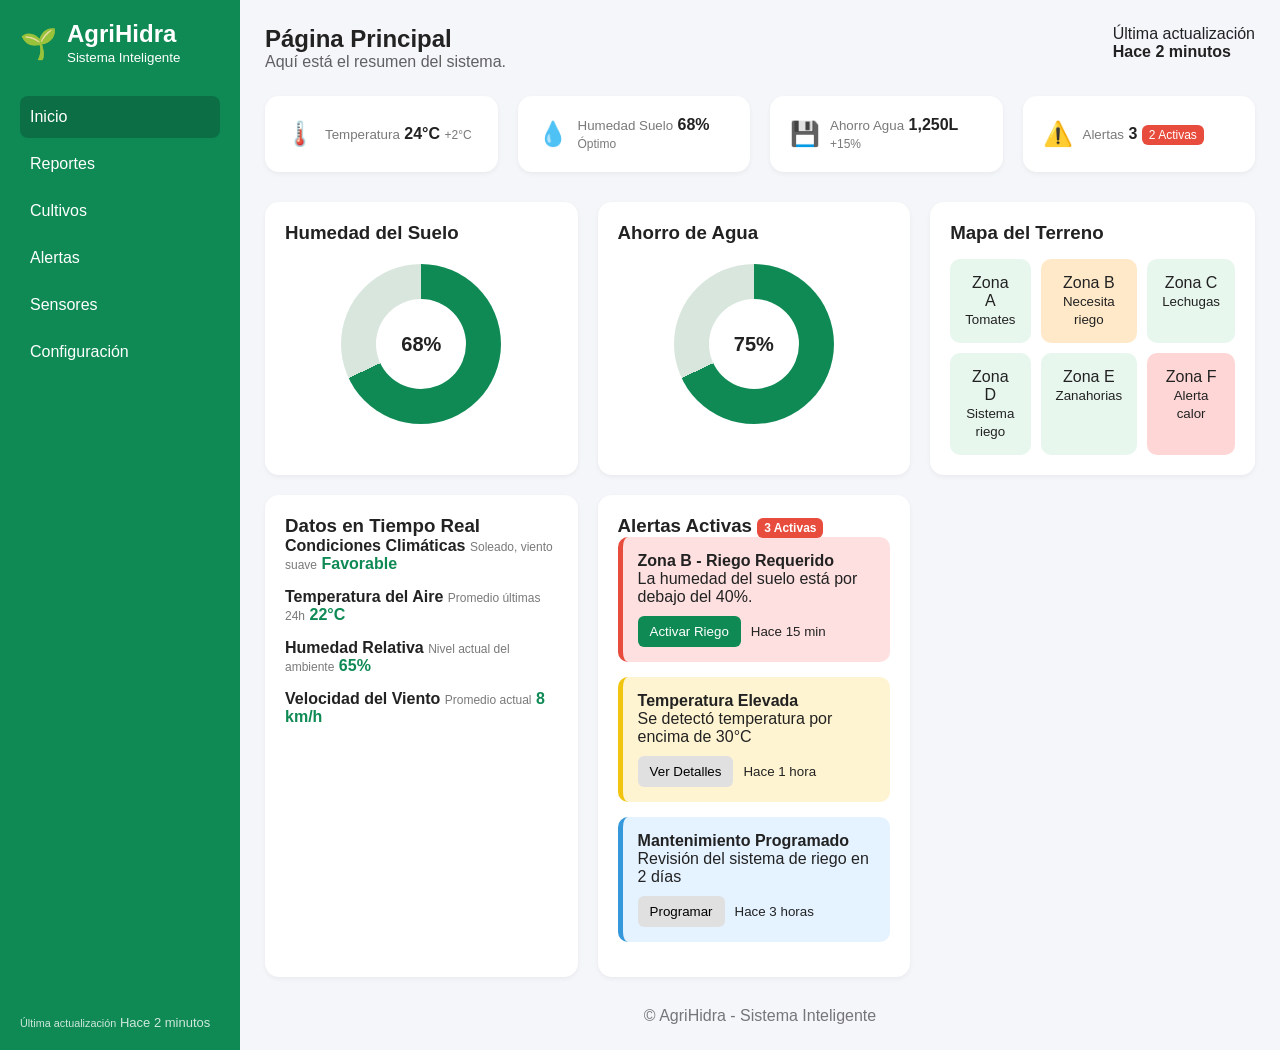
==== index.html @ ccdd37d1 "Initial commit" ====
<!DOCTYPE html>
<html lang="es">
  <head>
    <meta charset="utf-8" />
    <meta name="viewport" content="width=device-width, initial-scale=1" />
    <title>AgriHidra - Dashboard</title>
    <!-- Archivo CSS externo: styles.css -->
    <link rel="stylesheet" href="styles.css" />
  </head>
  <body>
    <div class="app">
      <!-- SIDEBAR -->
      <aside class="sidebar">
        <div class="brand">
          <div class="logo">🌱</div>
          <div class="brand-text">
            <h1>AgriHidra</h1>
            <small>Sistema Inteligente</small>
          </div>
        </div>

        <nav class="nav">
          <ul>
            <li class="active">Inicio</li>
            <li>Reportes</li>
            <li>Cultivos</li>
            <li>Alertas</li>
            <li>Sensores</li>
            <li>Configuración</li>
          </ul>
        </nav>

        <div class="sidebar-footer">
          <small>Última actualización</small>
          <span>Hace 2 minutos</span>
        </div>
      </aside>

      <!-- CONTENIDO PRINCIPAL -->
      <main class="main">
        <header class="header">
          <div class="header-left">
            <h2>Página Principal</h2>
            <p>Aquí está el resumen del sistema.</p>
          </div>
          <div class="header-right">
            <div class="last-update">
              Última actualización<br /><strong>Hace 2 minutos</strong>
            </div>
          </div>
        </header>

        <!-- TARJETAS DE ESTADO -->
        <section class="stats">
          <article class="card stat">
            <div class="stat-icon">🌡️</div>
            <div class="stat-body">
              <small>Temperatura</small>
              <strong>24°C</strong>
              <span class="muted">+2°C</span>
            </div>
          </article>

          <article class="card stat">
            <div class="stat-icon">💧</div>
            <div class="stat-body">
              <small>Humedad Suelo</small>
              <strong>68%</strong>
              <span class="muted">Óptimo</span>
            </div>
          </article>

          <article class="card stat">
            <div class="stat-icon">💾</div>
            <div class="stat-body">
              <small>Ahorro Agua</small>
              <strong>1,250L</strong>
              <span class="muted">+15%</span>
            </div>
          </article>

          <article class="card stat">
            <div class="stat-icon">⚠️</div>
            <div class="stat-body">
              <small>Alertas</small>
              <strong>3</strong>
              <span class="badge red">2 Activas</span>
            </div>
          </article>
        </section>

        <!-- GRID PRINCIPAL: gráficos y mapa -->
        <section class="dashboard-grid">
          <div class="card chart humidity">
            <h3>Humedad del Suelo</h3>
            <div class="donut" aria-hidden="true">
              <!-- Lugar para SVG o canvas que hará el gráfico con CSS/JS si se desea -->
              <div class="donut-center">68%</div>
            </div>
          </div>

          <div class="card chart water-saved">
            <h3>Ahorro de Agua</h3>
            <div class="donut">
              <div class="donut-center">75%</div>
            </div>
          </div>

          <div class="card map">
            <h3>Mapa del Terreno</h3>
            <div class="map-grid">
              <div class="zone">Zona A<br /><small>Tomates</small></div>
              <div class="zone warning">
                Zona B<br /><small>Necesita riego</small>
              </div>
              <div class="zone">Zona C<br /><small>Lechugas</small></div>
              <div class="zone">Zona D<br /><small>Sistema riego</small></div>
              <div class="zone">Zona E<br /><small>Zanahorias</small></div>
              <div class="zone alert">
                Zona F<br /><small>Alerta calor</small>
              </div>
            </div>
          </div>

          <div class="card realtime">
            <h3>Datos en Tiempo Real</h3>
            <ul class="realtime-list">
              <li>
                <strong>Condiciones Climáticas</strong>
                <span class="muted">Soleado, viento suave</span>
                <span class="status positive">Favorable</span>
              </li>
              <li>
                <strong>Temperatura del Aire</strong>
                <span class="muted">Promedio últimas 24h</span>
                <span class="value">22°C</span>
              </li>
              <li>
                <strong>Humedad Relativa</strong>
                <span class="muted">Nivel actual del ambiente</span>
                <span class="value">65%</span>
              </li>
              <li>
                <strong>Velocidad del Viento</strong>
                <span class="muted">Promedio actual</span>
                <span class="value">8 km/h</span>
              </li>
            </ul>
          </div>

          <div class="card alerts">
            <h3>
              Alertas Activas <span class="badge red small">3 Activas</span>
            </h3>

            <div class="alert-item danger">
              <h4>Zona B - Riego Requerido</h4>
              <p>La humedad del suelo está por debajo del 40%.</p>
              <div class="alert-actions">
                <button class="btn primary">Activar Riego</button>
                <small>Hace 15 min</small>
              </div>
            </div>

            <div class="alert-item warning">
              <h4>Temperatura Elevada</h4>
              <p>Se detectó temperatura por encima de 30°C</p>
              <div class="alert-actions">
                <button class="btn">Ver Detalles</button>
                <small>Hace 1 hora</small>
              </div>
            </div>

            <div class="alert-item info">
              <h4>Mantenimiento Programado</h4>
              <p>Revisión del sistema de riego en 2 días</p>
              <div class="alert-actions">
                <button class="btn">Programar</button>
                <small>Hace 3 horas</small>
              </div>
            </div>
          </div>
        </section>

        <footer class="footer">
          <p>© AgriHidra - Sistema Inteligente</p>
        </footer>
      </main>
    </div>

    <!-- Si deseas, en el CSS puedes colocar estilos para .donut para simular los gráficos -->
  </body>
</html>
---- styles.css ----
/* ========ESTILOS BASE========= */
* {
  margin: 0;
  padding: 0;
  box-sizing: border-box;
  font-family: "Inter", sans-serif;
}

body {
  background: #f5f6fa;
  color: #222;
}

.app {
  display: flex;
  min-height: 100vh;
}

/* =========SIDEBAR========= */
.sidebar {
  width: 240px;
  background: #0f8a55;
  color: white;
  display: flex;
  flex-direction: column;
  padding: 20px;
}

.brand {
  display: flex;
  align-items: center;
  margin-bottom: 30px;
}

.logo {
  font-size: 30px;
  margin-right: 10px;
}

.nav ul {
  list-style: none;
}

.nav li {
  padding: 12px 10px;
  border-radius: 8px;
  cursor: pointer;
  margin-bottom: 5px;
  transition: background 0.2s;
}

.nav li:hover,
.nav .active {
  background: #0c6e44;
}

.sidebar-footer {
  margin-top: auto;
  font-size: 13px;
  opacity: 0.8;
}

/* ==========MAIN========== */
.main {
  flex: 1;
  padding: 25px;
}

.header {
  display: flex;
  justify-content: space-between;
  margin-bottom: 25px;
}

.header p {
  opacity: 0.7;
}

/* ========STAT CARDS======== */
.stats {
  display: grid;
  grid-template-columns: repeat(4, 1fr);
  gap: 20px;
  margin-bottom: 30px;
}

.card {
  background: white;
  padding: 20px;
  border-radius: 14px;
  box-shadow: 0 2px 5px rgba(0, 0, 0, 0.05);
}

.stat {
  display: flex;
  align-items: center;
  gap: 10px;
}

.stat-icon {
  font-size: 24px;
}

.stat-body small {
  opacity: 0.6;
}

.muted {
  font-size: 12px;
  opacity: 0.6;
}

.badge {
  padding: 3px 7px;
  border-radius: 6px;
  font-size: 12px;
  color: white;
}

.badge.red {
  background: #e74c3c;
}

/* ========GRID PRINCIPAL=========== */
.dashboard-grid {
  display: grid;
  grid-template-columns: repeat(3, 1fr);
  grid-template-rows: auto auto;
  gap: 20px;
}

.chart .donut {
  width: 160px;
  height: 160px;
  border-radius: 50%;
  margin: 20px auto;
  background: conic-gradient(#0f8a55 0% 68%, #d8e6dd 68% 100%);
  display: flex;
  align-items: center;
  justify-content: center;
  position: relative;
}

.donut-center {
  background: white;
  width: 90px;
  height: 90px;
  border-radius: 50%;
  display: flex;
  align-items: center;
  justify-content: center;
  font-size: 20px;
  font-weight: bold;
}

/* =========MAPA======== */
.map-grid {
  display: grid;
  grid-template-columns: repeat(3, 1fr);
  gap: 10px;
  margin-top: 15px;
}

.zone {
  padding: 15px;
  background: #e8f7ee;
  border-radius: 10px;
  text-align: center;
}

.zone.warning {
  background: #ffe9c9;
}

.zone.alert {
  background: #ffd6d6;
}

/* =========DATOS EN TIEMPO REAL========= */
.realtime-list {
  list-style: none;
}

.realtime-list li {
  margin-bottom: 15px;
}

.status.positive {
  color: #0f8a55;
  font-weight: bold;
}

.value {
  font-weight: bold;
  color: #0f8a55;
}

/* ==========ALERTAS========== */
.alerts .alert-item {
  padding: 15px;
  border-radius: 10px;
  margin-bottom: 15px;
}

.alert-item.danger {
  background: #ffe0e0;
  border-left: 5px solid #e74c3c;
}

.alert-item.warning {
  background: #fff4d1;
  border-left: 5px solid #f1c40f;
}

.alert-item.info {
  background: #e5f2ff;
  border-left: 5px solid #3498db;
}

.alert-actions {
  margin-top: 10px;
  display: flex;
  gap: 10px;
  align-items: center;
}

.btn {
  padding: 8px 12px;
  background: #e0e0e0;
  border: none;
  border-radius: 6px;
  cursor: pointer;
}

.btn.primary {
  background: #0f8a55;
  color: white;
}

/* ===========FOOTER============ */
.footer {
  text-align: center;
  margin-top: 30px;
  opacity: 0.6;
}
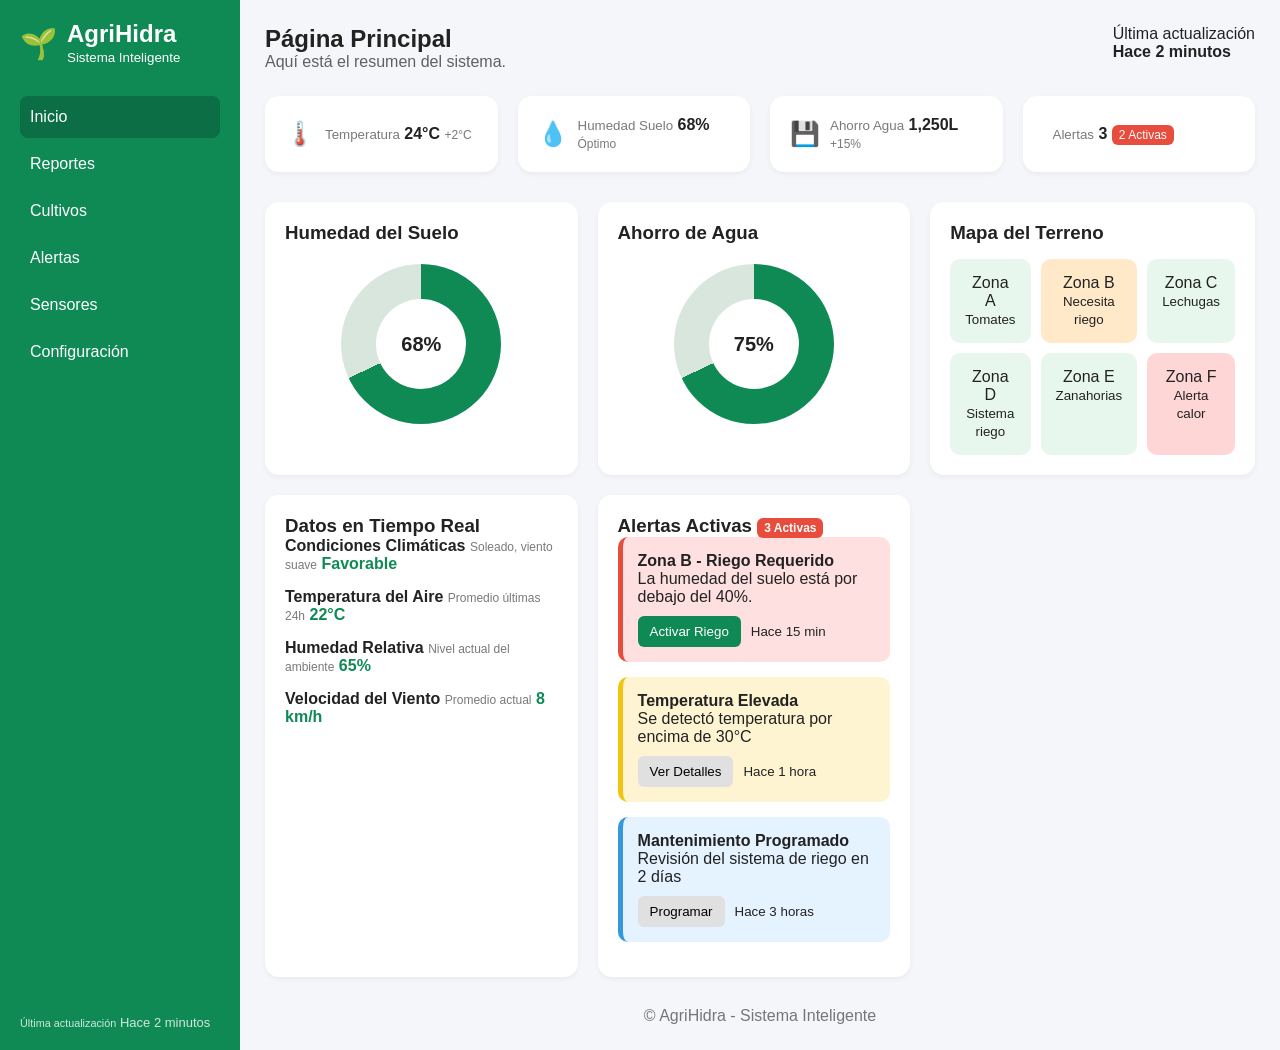
==== commit 0ae11b67: "Update index.html" ====
--- a/index.html
+++ b/index.html
@@ -80,7 +80,7 @@
           </article>
 
           <article class="card stat">
-            <div class="stat-icon">⚠️</div>
+            <div class="stat-icon"></div>
             <div class="stat-body">
               <small>Alertas</small>
               <strong>3</strong>
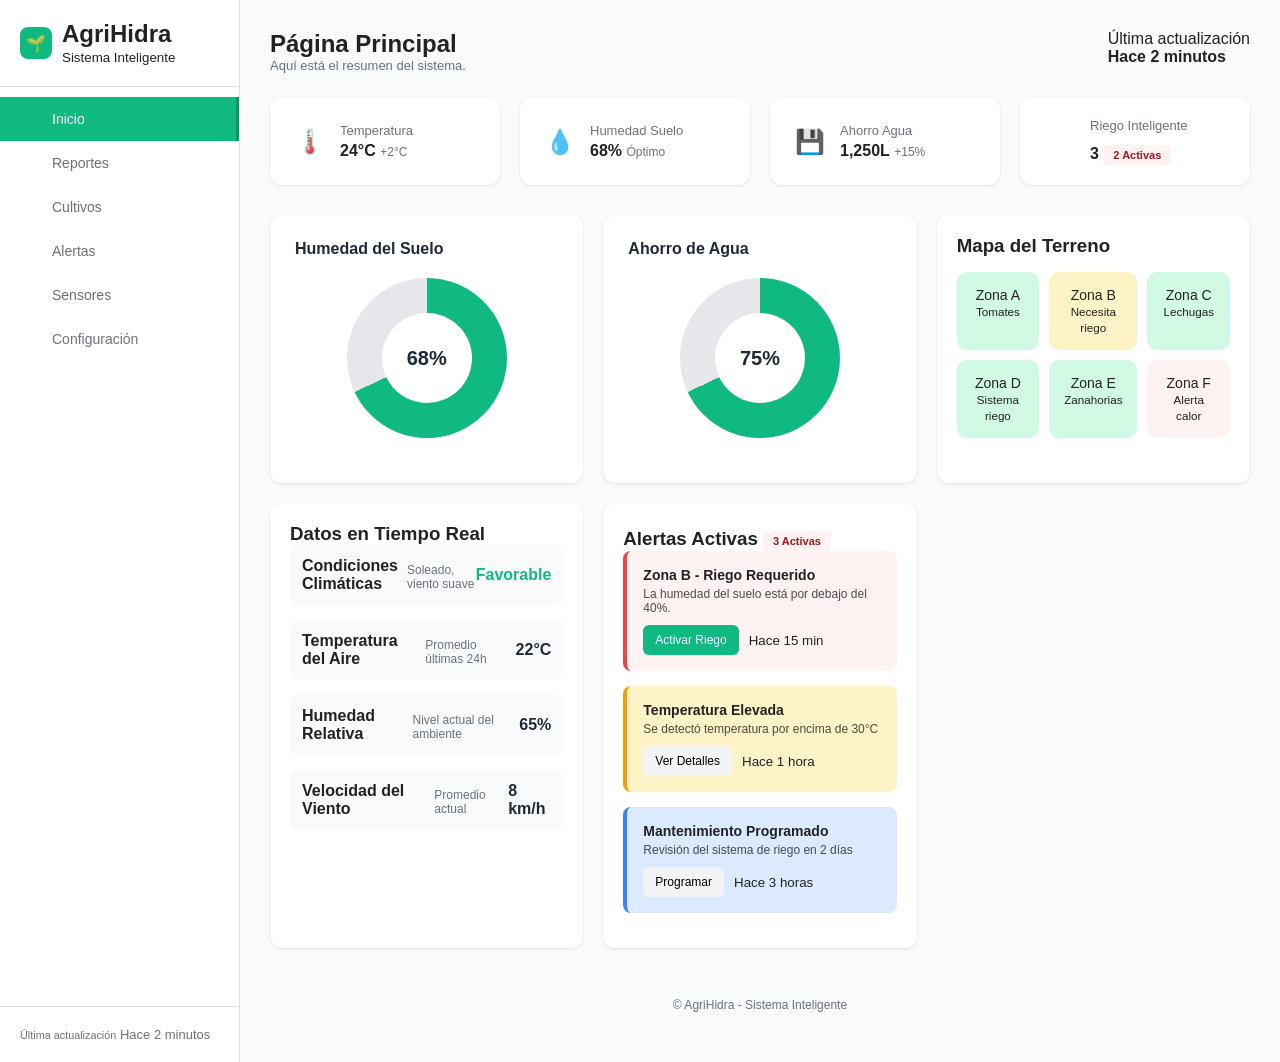
==== commit 9d712d6b: "Update index.html" ====
--- a/index.html
+++ b/index.html
@@ -21,15 +21,14 @@
 
         <nav class="nav">
           <ul>
-            <li class="active">Inicio</li>
-            <li>Reportes</li>
-            <li>Cultivos</li>
-            <li>Alertas</li>
-            <li>Sensores</li>
-            <li>Configuración</li>
+            <li class="menu-item active" data-page="inicio">Inicio</li>
+            <li class="menu-item" data-page="reportes">Reportes</li>
+            <li class="menu-item" data-page="cultivos">Cultivos</li>
+            <li class="menu-item" data-page="alertas">Alertas</li>
+            <li class="menu-item" data-page="sensores">Sensores</li>
+            <li class="menu-item" data-page="configuracion">Configuración</li>
           </ul>
         </nav>
-
         <div class="sidebar-footer">
           <small>Última actualización</small>
           <span>Hace 2 minutos</span>
@@ -82,19 +81,16 @@
           <article class="card stat">
             <div class="stat-icon"></div>
             <div class="stat-body">
-              <small>Alertas</small>
+              <small>Riego Inteligente</small>
               <strong>3</strong>
               <span class="badge red">2 Activas</span>
             </div>
           </article>
         </section>
-
-        <!-- GRID PRINCIPAL: gráficos y mapa -->
         <section class="dashboard-grid">
           <div class="card chart humidity">
             <h3>Humedad del Suelo</h3>
             <div class="donut" aria-hidden="true">
-              <!-- Lugar para SVG o canvas que hará el gráfico con CSS/JS si se desea -->
               <div class="donut-center">68%</div>
             </div>
           </div>
@@ -187,7 +183,31 @@
         </footer>
       </main>
     </div>
-
-    <!-- Si deseas, en el CSS puedes colocar estilos para .donut para simular los gráficos -->
+    <script>
+      // Configuración de páginas
+      const pages = {
+        inicio: "index.html",
+        reportes: "pagina2.html",
+        cultivos: "pagina3.html",
+        alertas: "pagina4.html",
+        sensores: "pagina5.html",
+        configuracion: "pagina7.html",
+      };
+
+      // Navegación
+      document.addEventListener("DOMContentLoaded", function () {
+        const menuItems = document.querySelectorAll(".menu-item[data-page]");
+
+        menuItems.forEach((item) => {
+          item.style.cursor = "pointer";
+          item.addEventListener("click", function () {
+            const page = this.getAttribute("data-page");
+            if (pages[page]) {
+              window.location.href = pages[page];
+            }
+          });
+        });
+      });
+    </script>
   </body>
 </html>
--- a/styles.css
+++ b/styles.css
@@ -3,11 +3,11 @@
   margin: 0;
   padding: 0;
   box-sizing: border-box;
-  font-family: "Inter", sans-serif;
+  font-family: -apple-system, BlinkMacSystemFont, 'Segoe UI', Roboto, Oxygen, Ubuntu, Cantarell, sans-serif;
 }
 
 body {
-  background: #f5f6fa;
+  background: #f9fafb;
   color: #222;
 }
 
@@ -19,22 +19,48 @@
 /* =========SIDEBAR========= */
 .sidebar {
   width: 240px;
-  background: #0f8a55;
+  background: white;
+  border-right: 1px solid #e0e0e0;
+  display: flex;
+  flex-direction: column;
+}
+
+.brand {
+  padding: 20px;
+  display: flex;
+  align-items: center;
+  gap: 10px;
+  border-bottom: 1px solid #e0e0e0;
+}
+
+.logo {
+  width: 32px;
+  height: 32px;
+  background: #10b981;
+  border-radius: 8px;
+  display: flex;
+  align-items: center;
+  justify-content: center;
   color: white;
-  display: flex;
-  flex-direction: column;
-  padding: 20px;
-}
-
-.brand {
-  display: flex;
-  align-items: center;
-  margin-bottom: 30px;
-}
-
-.logo {
-  font-size: 30px;
-  margin-right: 10px;
+  font-weight: bold;
+  font-size: 16px;
+}
+
+.brand h3 {
+  font-size: 16px;
+  color: #1f2937;
+  margin: 0;
+}
+
+.brand p {
+  font-size: 11px;
+  color: #6b7280;
+  margin: 0;
+}
+
+.nav {
+  flex: 1;
+  padding: 10px 0;
 }
 
 .nav ul {
@@ -42,28 +68,47 @@
 }
 
 .nav li {
-  padding: 12px 10px;
-  border-radius: 8px;
+  padding: 12px 20px;
+  display: flex;
+  align-items: center;
+  gap: 12px;
+  color: #6b7280;
   cursor: pointer;
-  margin-bottom: 5px;
-  transition: background 0.2s;
-}
-
-.nav li:hover,
+  transition: all 0.2s;
+  font-size: 14px;
+  border-right: 3px solid transparent;
+}
+
+.nav li:hover {
+  background: #f9fafb;
+  color: #1f2937;
+}
+
 .nav .active {
-  background: #0c6e44;
+  background: #10b981;
+  color: white;
+  border-right: 3px solid #059669;
+}
+
+.nav li::before {
+  content: '';
+  width: 20px;
+  height: 20px;
+  display: inline-block;
 }
 
 .sidebar-footer {
-  margin-top: auto;
+  padding: 20px;
+  border-top: 1px solid #e0e0e0;
   font-size: 13px;
-  opacity: 0.8;
+  color: #6b7280;
 }
 
 /* ==========MAIN========== */
 .main {
   flex: 1;
-  padding: 25px;
+  padding: 30px;
+  background: #f9fafb;
 }
 
 .header {
@@ -72,8 +117,16 @@
   margin-bottom: 25px;
 }
 
+.header h1 {
+  font-size: 28px;
+  font-weight: bold;
+  color: #1f2937;
+  margin-bottom: 5px;
+}
+
 .header p {
-  opacity: 0.7;
+  font-size: 13px;
+  color: #6b7280;
 }
 
 /* ========STAT CARDS======== */
@@ -87,8 +140,8 @@
 .card {
   background: white;
   padding: 20px;
-  border-radius: 14px;
-  box-shadow: 0 2px 5px rgba(0, 0, 0, 0.05);
+  border-radius: 12px;
+  box-shadow: 0 1px 3px rgba(0, 0, 0, 0.1);
 }
 
 .stat {
@@ -99,26 +152,50 @@
 
 .stat-icon {
   font-size: 24px;
+  width: 40px;
+  height: 40px;
+  border-radius: 8px;
+  display: flex;
+  align-items: center;
+  justify-content: center;
 }
 
 .stat-body small {
-  opacity: 0.6;
+  font-size: 13px;
+  color: #6b7280;
+  display: block;
+  margin-bottom: 4px;
+}
+
+.stat-body h2 {
+  font-size: 24px;
+  font-weight: bold;
+  color: #1f2937;
 }
 
 .muted {
   font-size: 12px;
-  opacity: 0.6;
+  color: #6b7280;
+  margin-top: 4px;
 }
 
 .badge {
-  padding: 3px 7px;
-  border-radius: 6px;
-  font-size: 12px;
-  color: white;
+  padding: 4px 10px;
+  border-radius: 4px;
+  font-size: 11px;
+  font-weight: 600;
+  display: inline-block;
+  margin-top: 8px;
 }
 
 .badge.red {
-  background: #e74c3c;
+  background: #fef2f2;
+  color: #991b1b;
+}
+
+.badge.green {
+  background: #d1fae5;
+  color: #065f46;
 }
 
 /* ========GRID PRINCIPAL=========== */
@@ -129,12 +206,26 @@
   gap: 20px;
 }
 
+.chart {
+  background: white;
+  padding: 25px;
+  border-radius: 12px;
+  box-shadow: 0 1px 3px rgba(0, 0, 0, 0.1);
+}
+
+.chart h3 {
+  font-size: 16px;
+  font-weight: 600;
+  color: #1f2937;
+  margin-bottom: 20px;
+}
+
 .chart .donut {
   width: 160px;
   height: 160px;
   border-radius: 50%;
   margin: 20px auto;
-  background: conic-gradient(#0f8a55 0% 68%, #d8e6dd 68% 100%);
+  background: conic-gradient(#10b981 0% 68%, #e5e7eb 68% 100%);
   display: flex;
   align-items: center;
   justify-content: center;
@@ -151,6 +242,7 @@
   justify-content: center;
   font-size: 20px;
   font-weight: bold;
+  color: #1f2937;
 }
 
 /* =========MAPA======== */
@@ -163,17 +255,19 @@
 
 .zone {
   padding: 15px;
-  background: #e8f7ee;
+  background: #d1fae5;
   border-radius: 10px;
   text-align: center;
+  font-size: 14px;
+  font-weight: 500;
 }
 
 .zone.warning {
-  background: #ffe9c9;
+  background: #fef3c7;
 }
 
 .zone.alert {
-  background: #ffd6d6;
+  background: #fef2f2;
 }
 
 /* =========DATOS EN TIEMPO REAL========= */
@@ -183,38 +277,55 @@
 
 .realtime-list li {
   margin-bottom: 15px;
+  display: flex;
+  justify-content: space-between;
+  align-items: center;
+  padding: 12px;
+  background: #f9fafb;
+  border-radius: 8px;
 }
 
 .status.positive {
-  color: #0f8a55;
-  font-weight: bold;
+  color: #10b981;
+  font-weight: 600;
 }
 
 .value {
-  font-weight: bold;
-  color: #0f8a55;
+  font-weight: 600;
+  color: #1f2937;
 }
 
 /* ==========ALERTAS========== */
 .alerts .alert-item {
-  padding: 15px;
-  border-radius: 10px;
+  padding: 16px;
+  border-radius: 8px;
   margin-bottom: 15px;
 }
 
 .alert-item.danger {
-  background: #ffe0e0;
-  border-left: 5px solid #e74c3c;
+  background: #fef2f2;
+  border-left: 4px solid #ef4444;
 }
 
 .alert-item.warning {
-  background: #fff4d1;
-  border-left: 5px solid #f1c40f;
+  background: #fef3c7;
+  border-left: 4px solid #f59e0b;
 }
 
 .alert-item.info {
-  background: #e5f2ff;
-  border-left: 5px solid #3498db;
+  background: #dbeafe;
+  border-left: 4px solid #3b82f6;
+}
+
+.alert-item h4 {
+  font-size: 14px;
+  font-weight: 600;
+  margin-bottom: 4px;
+}
+
+.alert-item p {
+  font-size: 12px;
+  opacity: 0.8;
 }
 
 .alert-actions {
@@ -226,20 +337,33 @@
 
 .btn {
   padding: 8px 12px;
-  background: #e0e0e0;
+  background: #f3f4f6;
   border: none;
   border-radius: 6px;
   cursor: pointer;
+  font-size: 12px;
+  font-weight: 500;
+  transition: all 0.2s;
+}
+
+.btn:hover {
+  background: #e5e7eb;
 }
 
 .btn.primary {
-  background: #0f8a55;
+  background: #10b981;
   color: white;
+}
+
+.btn.primary:hover {
+  background: #059669;
 }
 
 /* ===========FOOTER============ */
 .footer {
   text-align: center;
   margin-top: 30px;
-  opacity: 0.6;
-}
+  padding: 20px;
+  color: #6b7280;
+  font-size: 12px;
+}
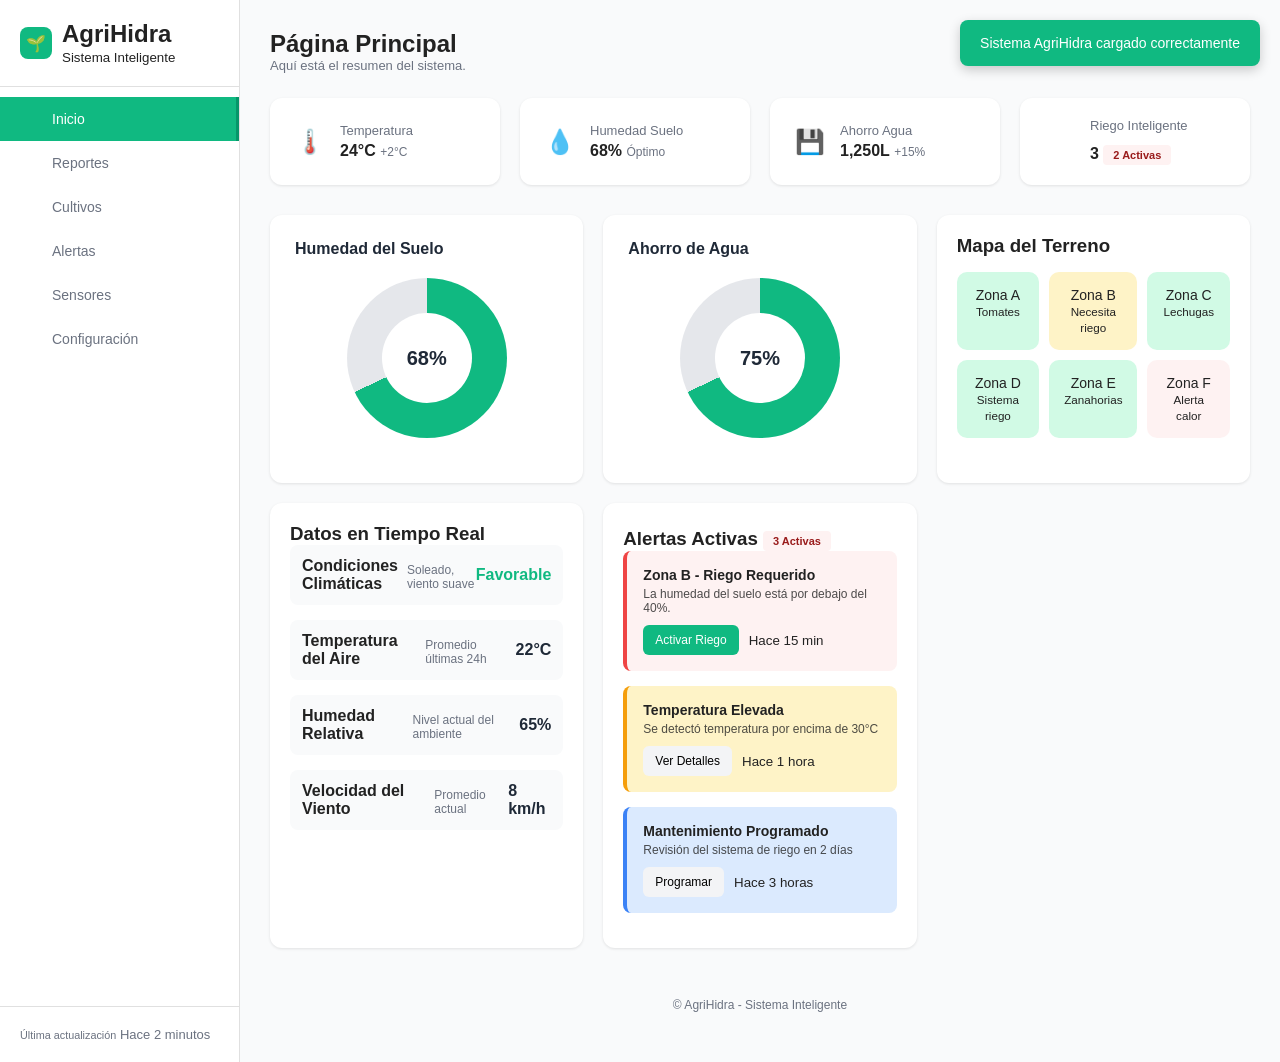
==== commit 27704ca5: "Update index.html" ====
--- a/index.html
+++ b/index.html
@@ -8,6 +8,7 @@
     <link rel="stylesheet" href="styles.css" />
   </head>
   <body>
+    <script src="agrihidra.js"></script>
     <div class="app">
       <!-- SIDEBAR -->
       <aside class="sidebar">
